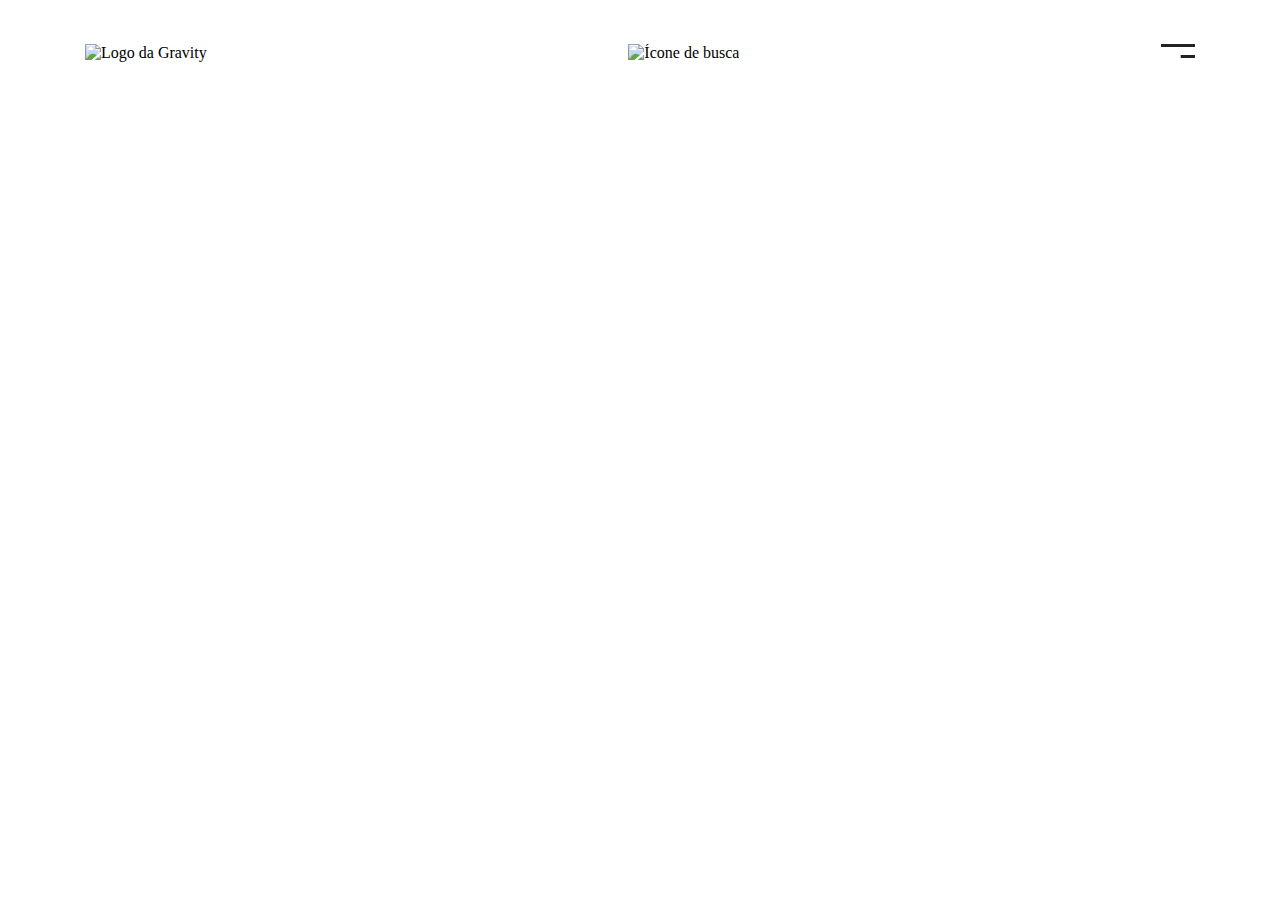
==== work-details.html @ cd0d661b "Draw the menu" ====
<!DOCTYPE html>
<html lang="en">
  <head>
    <meta charset="UTF-8" />
    <meta name="viewport" content="width=device-width, initial-scale=1.0" />
    <meta http-equiv="X-UA-Compatible" content="ie=edge" />

    <title>Graviry - Work Details</title>

    <link rel="stylesheet" href="css/base.css" />
    <link rel="stylesheet" href="css/header.css" />
  </head>

  <body>
    <header>
      <img src="img/logo.png" alt="Logo da Gravity" />
      <img src="img/search-icon.svg" alt="Ícone de busca" />
      <a class="menu" href="">
        <span>Menu</span>
      </a>
    </header>
  </body>
</html>
---- css/header.css ----
header {
  display: flex;
  justify-content: space-between;
  max-width: 1110px;
  width: 95%;
  margin-left: auto;
  margin-right: auto;
  padding-top: 4vh;
}

.menu {
  position: relative;
  width: 34px;
  height: 14px;
}

.menu span {
  display: block;
  text-indent: -9999px;
}

.menu::before,
.menu::after {
  content: "";
  position: absolute;
  width: 100%;
  height: 3px;
  background-color: #222;
}

.menu::after {
  right: 0;
  bottom: 0;
  transform-origin: right center;
  transform: scaleX(0.42);
}
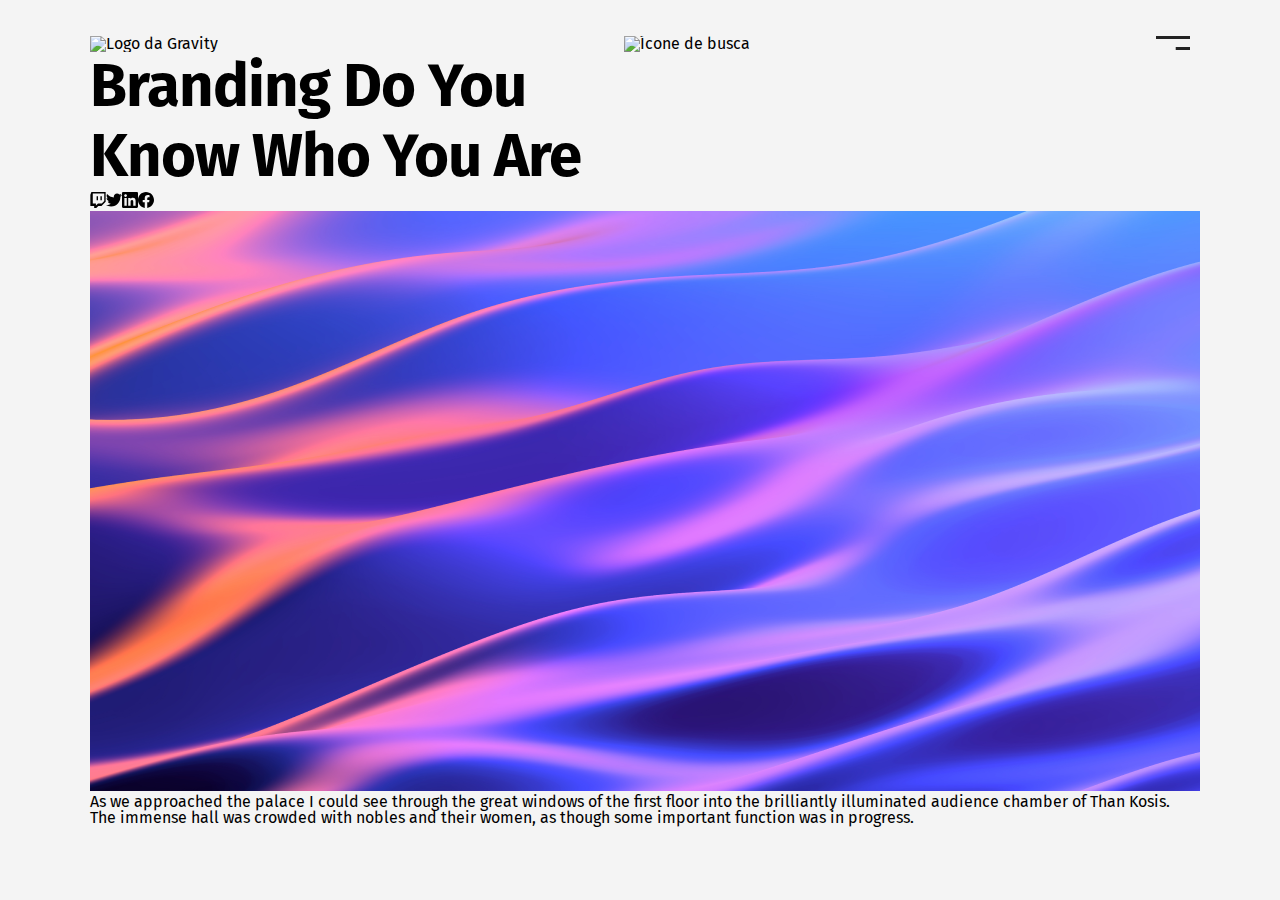
==== commit ea1c0f89: "Adiciona a estrutura básica o featured" ====
--- a/work-details.html
+++ b/work-details.html
@@ -7,17 +7,60 @@
 
     <title>Graviry - Work Details</title>
 
+    <link
+      href="https://fonts.googleapis.com/css?family=Fira+Sans:400,500,600,700&display=swap"
+      rel="stylesheet"
+    />
+
+    <link rel="stylesheet" href="css/reset.css" />
+    <link rel="stylesheet" href="css/function.css" />
     <link rel="stylesheet" href="css/base.css" />
     <link rel="stylesheet" href="css/header.css" />
+    <link rel="stylesheet" href="css/featured.css" />
   </head>
 
   <body>
-    <header>
+    <header class="header container">
       <img src="img/logo.png" alt="Logo da Gravity" />
       <img src="img/search-icon.svg" alt="Ícone de busca" />
       <a class="menu" href="">
-        <span>Menu</span>
+        <span class="content">Menu</span>
       </a>
     </header>
+
+    <section class="featured container">
+      <h1 class="title">Branding Do You Know Who You Are</h1>
+      <ul class="social">
+        <li class="item">
+          <a href="" class="action"
+            ><img src="/img/icon-twitch.svg" alt="Twitch icon" class="icon"
+          /></a>
+        </li>
+        <li class="item">
+          <a href="" class="action"
+            ><img src="/img/icon-twitter.svg" alt="Twitter icon" class="icon"
+          /></a>
+        </li>
+        <li class="item">
+          <a href="" class="action"
+            ><img src="/img/icon-linkedin.svg" alt="Linkedin icon" class="icon"
+          /></a>
+        </li>
+        <li class="item">
+          <a href="" class="action"
+            ><img src="/img/icon-facebook.svg" alt="Facebook icon" class="icon"
+          /></a>
+        </li>
+      </ul>
+      <figure class="wrapper-photo">
+        <img src="/img/featured.png" alt="Placeholder" class="photo" />
+        <figcaption class="caption">
+          As we approached the palace I could see through the great windows of
+          the first floor into the brilliantly illuminated audience chamber of
+          Than Kosis. The immense hall was crowded with nobles and their women,
+          as though some important function was in progress.
+        </figcaption>
+      </figure>
+    </section>
   </body>
 </html>
--- a/css/function.css
+++ b/css/function.css
@@ -0,0 +1,6 @@
+.container {
+  max-width: 1100px;
+  width: 95%;
+  margin-left: auto;
+  margin-right: auto;
+}
--- a/css/base.css
+++ b/css/base.css
@@ -0,0 +1,4 @@
+body {
+  font-family: "Fira Sans", sans-serif;
+  background-color: #f4f4f4;
+}
--- a/css/header.css
+++ b/css/header.css
@@ -1,10 +1,6 @@
-header {
+.header {
   display: flex;
   justify-content: space-between;
-  max-width: 1110px;
-  width: 95%;
-  margin-left: auto;
-  margin-right: auto;
   padding-top: 4vh;
 }
 
@@ -14,7 +10,7 @@
   height: 14px;
 }
 
-.menu span {
+.menu .content {
   display: block;
   text-indent: -9999px;
 }
@@ -25,12 +21,44 @@
   position: absolute;
   width: 100%;
   height: 3px;
+  transform-origin: right center;
   background-color: #222;
 }
 
 .menu::after {
   right: 0;
   bottom: 0;
-  transform-origin: right center;
   transform: scaleX(0.42);
 }
+
+.menu:hover::before {
+  animation: small 550ms linear reverse infinite;
+}
+
+.menu:hover::after {
+  animation: big 550ms linear infinite;
+}
+
+@keyframes big {
+  33% {
+    transform: scaleX(0.33);
+  }
+  66% {
+    transform: scaleX(1.2);
+  }
+  100% {
+    transform: scaleX(0.42);
+  }
+}
+
+@keyframes small {
+  33% {
+    transform: scaleX(0.33);
+  }
+  66% {
+    transform: scaleX(1.2);
+  }
+  100% {
+    transform: scaleX(1);
+  }
+}
--- a/css/featured.css
+++ b/css/featured.css
@@ -0,0 +1,15 @@
+.featured .social {
+  display: flex;
+}
+
+.featured .icon {
+  width: 16px;
+}
+
+.featured .title {
+  font-size: 60px;
+  line-height: 1.166em;
+  letter-spacing: -1px;
+  font-weight: bold;
+  width: 540px;
+}
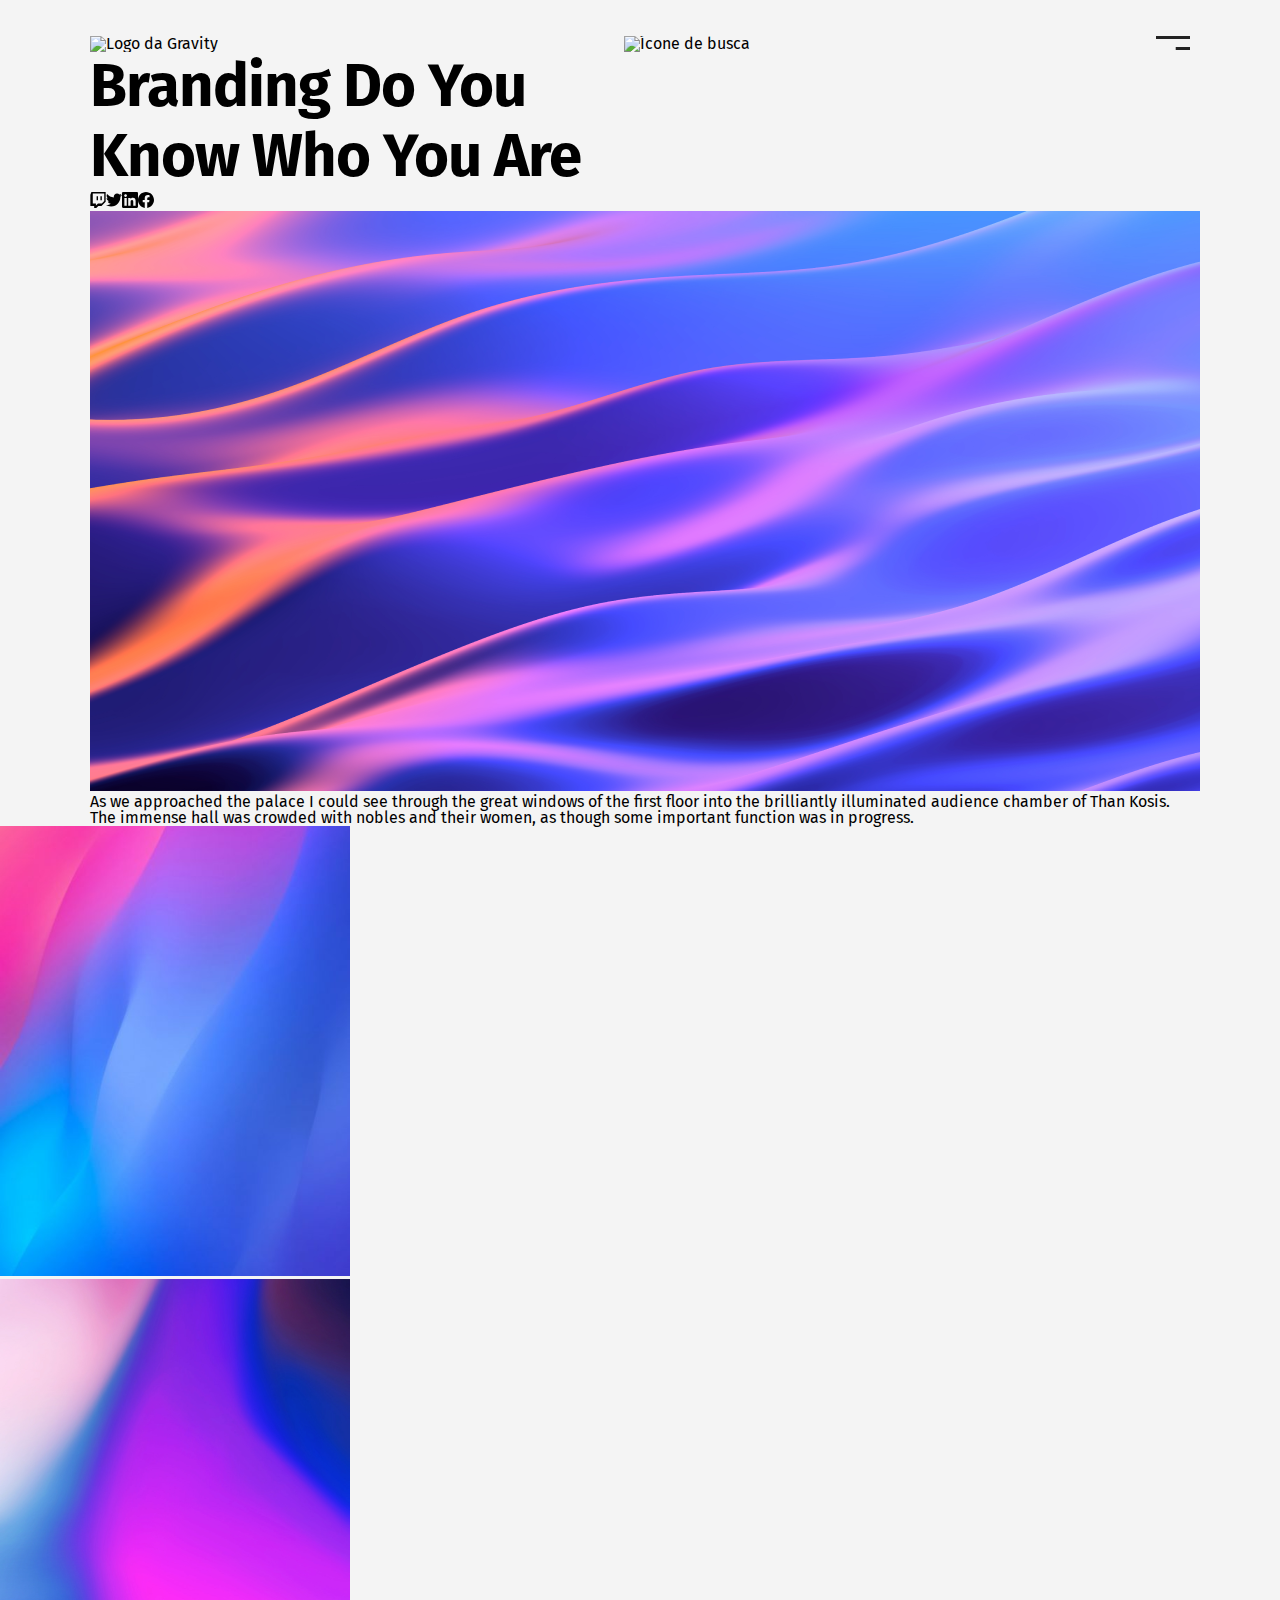
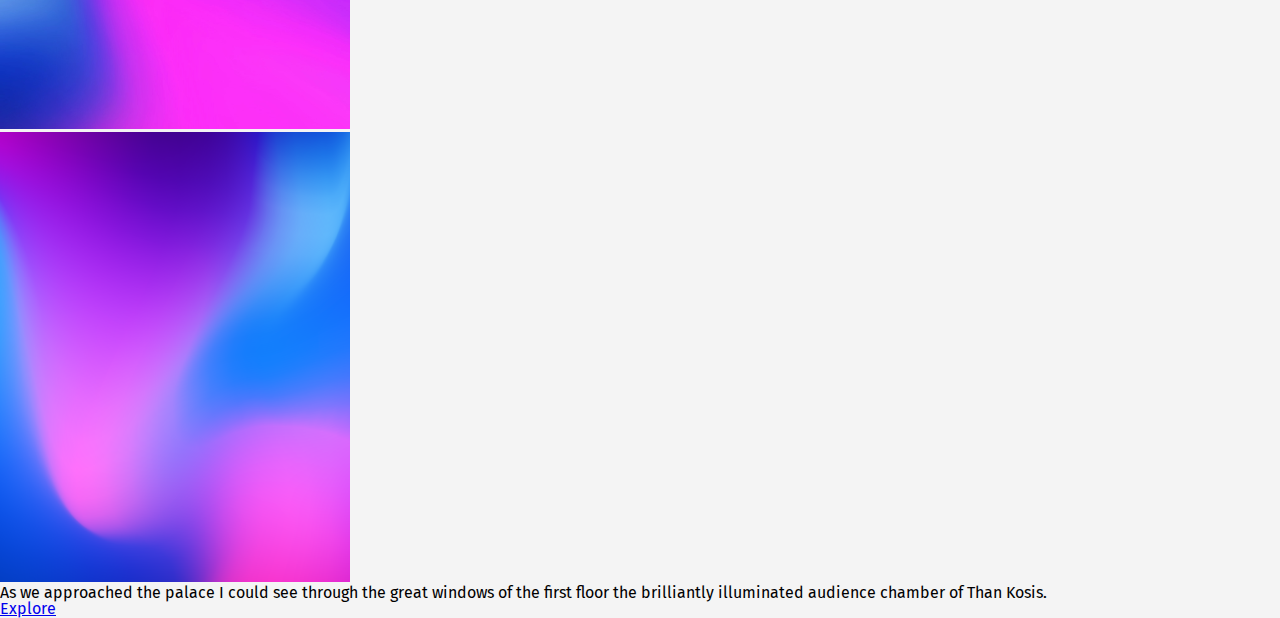
==== commit e63cdd90: "Feito HTML da seção explore" ====
--- a/work-details.html
+++ b/work-details.html
@@ -32,22 +32,38 @@
       <h1 class="title">Branding Do You Know Who You Are</h1>
       <ul class="social">
         <li class="item">
-          <a href="" class="action"
+          <a
+            href="https://twitch.tv/marcobrunobr"
+            target="_blank"
+            rel="noopener noreferrer"
+            class="action"
             ><img src="/img/icon-twitch.svg" alt="Twitch icon" class="icon"
           /></a>
         </li>
         <li class="item">
-          <a href="" class="action"
+          <a
+            href="https://twiteter.com/marcobrunobr"
+            target="_blank"
+            rel="noopener noreferrer"
+            class="action"
             ><img src="/img/icon-twitter.svg" alt="Twitter icon" class="icon"
           /></a>
         </li>
         <li class="item">
-          <a href="" class="action"
+          <a
+            href="https://www.linkedin.com/in/marcobrunobr"
+            target="_blank"
+            rel="noopener noreferrer"
+            class="action"
             ><img src="/img/icon-linkedin.svg" alt="Linkedin icon" class="icon"
           /></a>
         </li>
         <li class="item">
-          <a href="" class="action"
+          <a
+            href="https://facebook.com/marco.bruno.br"
+            target="_blank"
+            rel="noopener noreferrer"
+            class="action"
             ><img src="/img/icon-facebook.svg" alt="Facebook icon" class="icon"
           /></a>
         </li>
@@ -62,5 +78,24 @@
         </figcaption>
       </figure>
     </section>
+
+    <section class="explore">
+      <ol class="images">
+        <li class="item">
+          <img src="/img/explore-1.png" alt="Explore 1" class="photo" />
+        </li>
+        <li class="item">
+          <img src="/img/explore-2.png" alt="Explore 2" class="photo" />
+        </li>
+        <li class="item">
+          <img src="/img/explore-3.png" alt="Explore 3" class="photo" />
+        </li>
+      </ol>
+      <p class="description">
+        As we approached the palace I could see through the great windows of the
+        first floor the brilliantly illuminated audience chamber of Than Kosis.
+      </p>
+      <a href="#to-do" class="button">Explore</a>
+    </section>
   </body>
 </html>
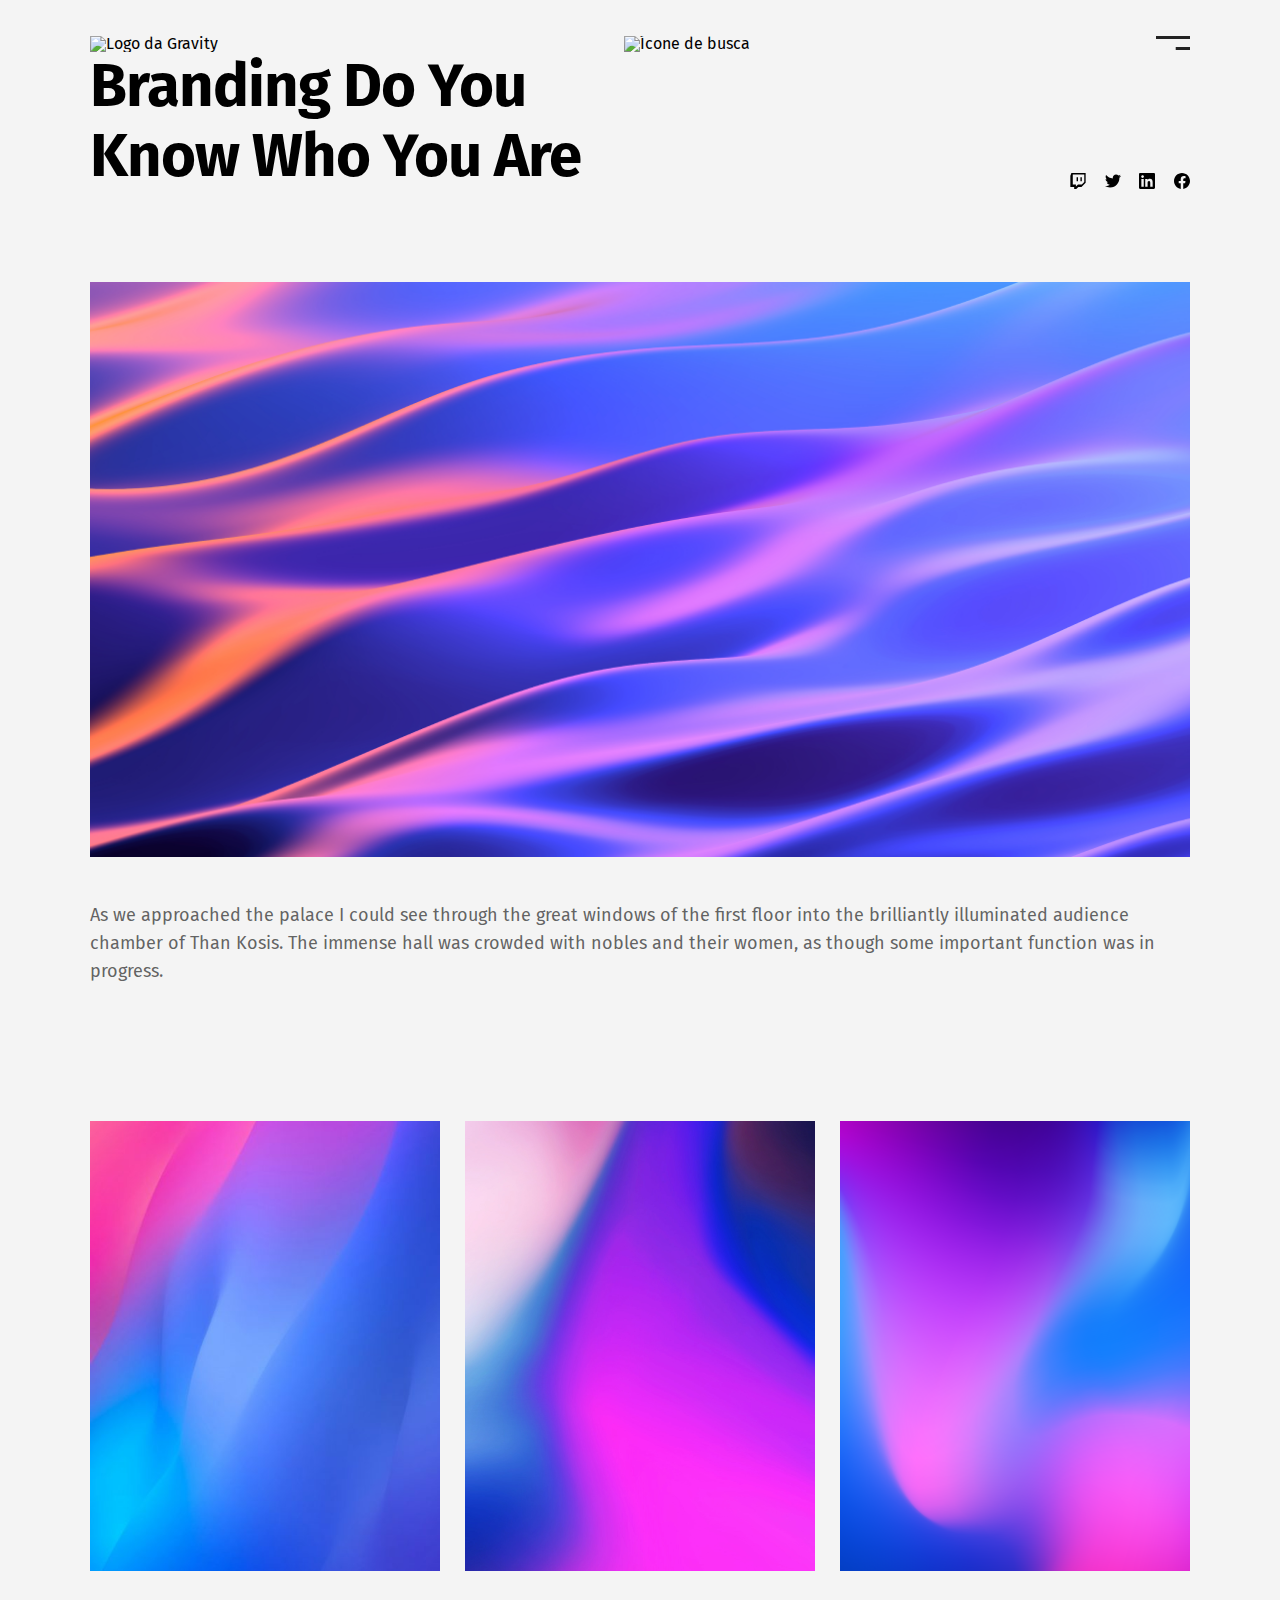
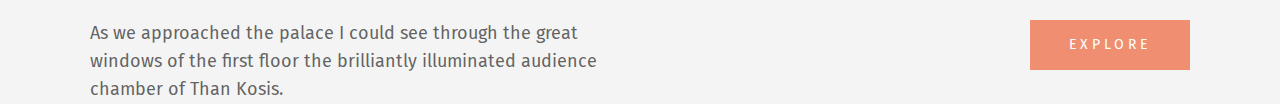
==== commit c5b689fd: "Fim da aula 05" ====
--- a/work-details.html
+++ b/work-details.html
@@ -12,17 +12,18 @@
       rel="stylesheet"
     />
 
-    <link rel="stylesheet" href="css/reset.css" />
-    <link rel="stylesheet" href="css/function.css" />
-    <link rel="stylesheet" href="css/base.css" />
-    <link rel="stylesheet" href="css/header.css" />
-    <link rel="stylesheet" href="css/featured.css" />
+    <link rel="stylesheet" href="/css/reset.css" />
+    <link rel="stylesheet" href="/css/function.css" />
+    <link rel="stylesheet" href="/css/base.css" />
+    <link rel="stylesheet" href="/css/header.css" />
+    <link rel="stylesheet" href="/css/featured.css" />
+    <link rel="stylesheet" href="/css/explore.css" />
   </head>
 
   <body>
     <header class="header container">
-      <img src="img/logo.png" alt="Logo da Gravity" />
-      <img src="img/search-icon.svg" alt="Ícone de busca" />
+      <img src="/img/logo.png" alt="Logo da Gravity" />
+      <img src="/img/search-icon.svg" alt="Ícone de busca" />
       <a class="menu" href="">
         <span class="content">Menu</span>
       </a>
@@ -79,7 +80,7 @@
       </figure>
     </section>
 
-    <section class="explore">
+    <section class="explore container">
       <ol class="images">
         <li class="item">
           <img src="/img/explore-1.png" alt="Explore 1" class="photo" />
--- a/css/base.css
+++ b/css/base.css
@@ -1,4 +1,11 @@
 body {
   font-family: "Fira Sans", sans-serif;
   background-color: #f4f4f4;
+  min-width: 290px;
 }
+
+p {
+  color: rgba(34, 34, 34, 0.7);
+  font-size: 18px;
+  line-height: 1.555em;
+}
--- a/css/featured.css
+++ b/css/featured.css
@@ -1,9 +1,8 @@
-.featured .social {
+.featured {
   display: flex;
-}
-
-.featured .icon {
-  width: 16px;
+  flex-wrap: wrap;
+  justify-content: space-between;
+  margin-bottom: 135px;
 }
 
 .featured .title {
@@ -13,3 +12,75 @@
   font-weight: bold;
   width: 540px;
 }
+
+.featured .social {
+  display: flex;
+  align-self: flex-end;
+  width: 120px;
+  justify-content: space-between;
+}
+
+.featured .icon {
+  width: 16px;
+}
+
+.featured .wrapper-photo {
+  margin-top: 90px;
+}
+
+.featured .photo {
+  width: 100%;
+  margin-bottom: 42px;
+}
+
+.featured .caption {
+  color: rgba(34, 34, 34, 0.7);
+  line-height: 1.555em;
+  font-size: 18px;
+}
+
+/* 0 - 800 pixel de tela */
+@media (max-width: 800px) {
+  .featured .title {
+    width: 60vw;
+    font-size: 54px;
+  }
+}
+
+@media (max-width: 740px) {
+  .featured .title {
+    font-size: 48px;
+  }
+}
+
+@media (max-width: 650px) {
+  .featured .title {
+    font-size: 42px;
+  }
+}
+
+@media (max-width: 570px) {
+  .featured .title {
+    width: 100%;
+    margin-bottom: 25px;
+  }
+
+  .featured .social {
+    margin-left: auto;
+    margin-right: auto;
+  }
+
+  .featured .wrapper-photo {
+    margin-top: 45px;
+  }
+
+  .featured .photo {
+    margin-bottom: 20px;
+  }
+}
+
+@media (max-width: 360px) {
+  .featured .title {
+    font-size: 34px;
+  }
+}
--- a/css/explore.css
+++ b/css/explore.css
@@ -0,0 +1,31 @@
+.explore {
+  display: flex;
+  flex-wrap: wrap;
+  justify-content: space-between;
+}
+
+.explore .images {
+  display: flex;
+  width: 100%;
+  justify-content: space-between;
+  margin-bottom: 46px;
+}
+
+.explore .description {
+  width: 540px;
+}
+
+.explore .button {
+  display: flex;
+  justify-content: center;
+  align-items: center;
+  background-color: #ef8e70;
+  width: 160px;
+  height: 50px;
+  text-decoration: none;
+  color: #fff;
+  font-size: 14px;
+  line-height: 1em;
+  text-transform: uppercase;
+  letter-spacing: 4px;
+}
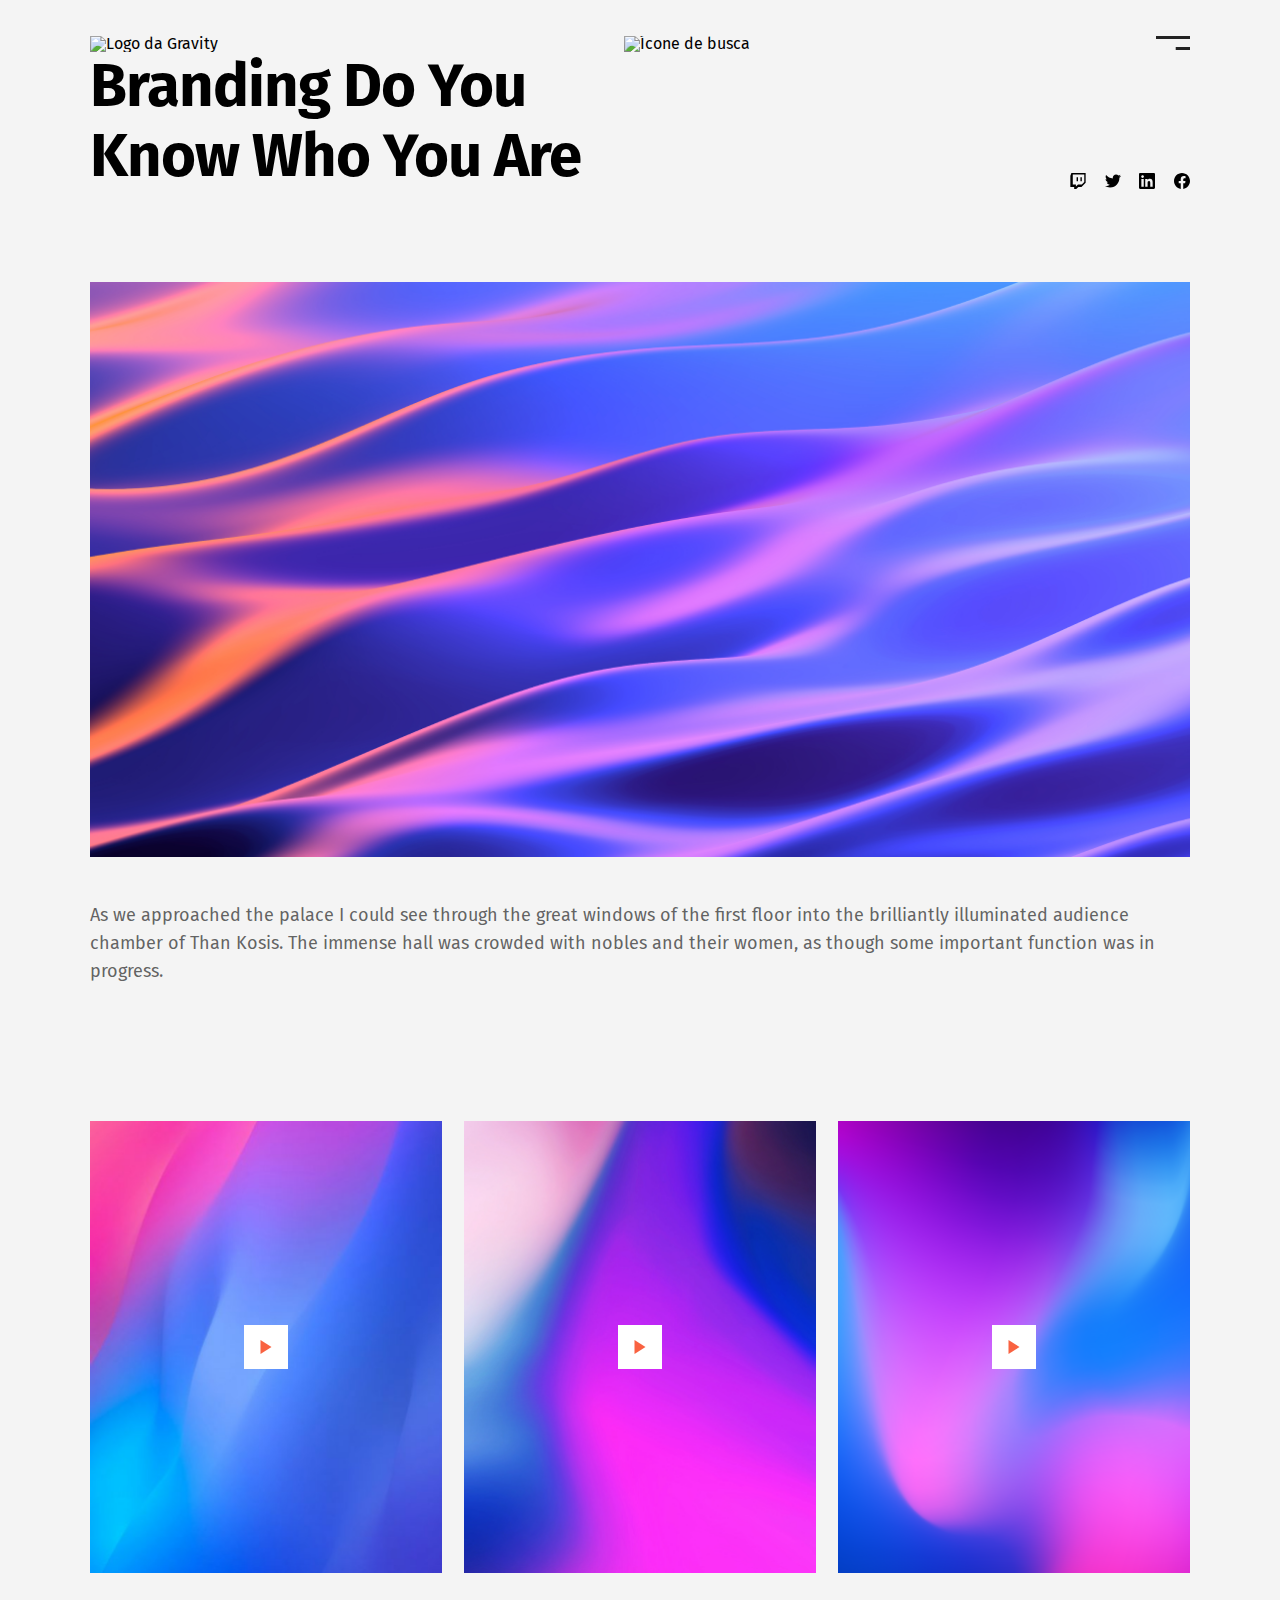
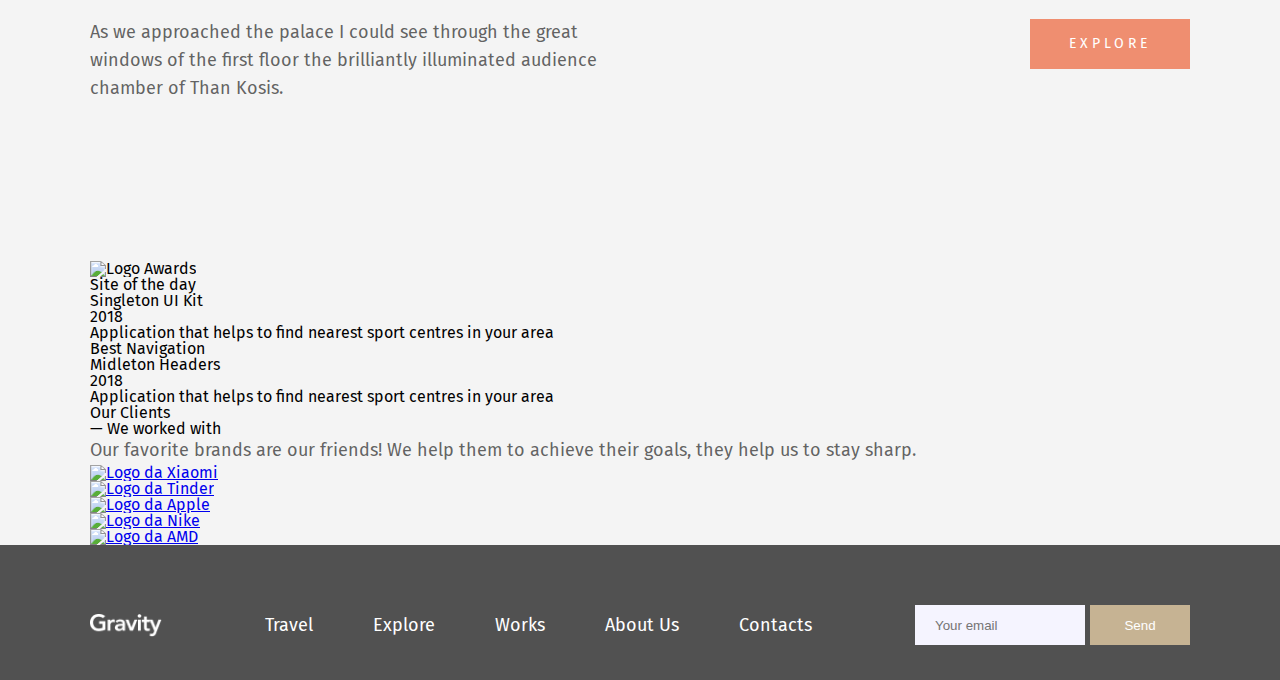
==== commit 4f92f12a: "Feita primeira section dentro do footer" ====
--- a/work-details.html
+++ b/work-details.html
@@ -18,6 +18,9 @@
     <link rel="stylesheet" href="/css/header.css" />
     <link rel="stylesheet" href="/css/featured.css" />
     <link rel="stylesheet" href="/css/explore.css" />
+    <link rel="stylesheet" href="/css/awards.css" />
+    <link rel="stylesheet" href="/css/our-clients.css" />
+    <link rel="stylesheet" href="/css/footer.css" />
   </head>
 
   <body>
@@ -98,5 +101,85 @@
       </p>
       <a href="#to-do" class="button">Explore</a>
     </section>
+
+    <section class="awards container">
+      <img src="/img/awards.png" alt="Logo Awards" class="logo" />
+
+      <dl class="award">
+        <dt class="title">Site of the day</dt>
+        <dt class="subtitle">Singleton UI Kit</dt>
+        <dd class="year">2018</dd>
+        <dd class="description">
+          Application that helps to find nearest sport centres in your area
+        </dd>
+      </dl>
+
+      <dl class="award">
+        <dt class="title">Best Navigation</dt>
+        <dt class="subtitle">Midleton Headers</dt>
+        <dd class="year">2018</dd>
+        <dd class="description">
+          Application that helps to find nearest sport centres in your area
+        </dd>
+      </dl>
+    </section>
+
+    <section class="wrapper-our-clients">
+      <div class="our-clients container">
+        <h1 class="title">Our Clients</h1>
+        <h2 class="subtitle">— We worked with</h2>
+        <p class="description">
+          Our favorite brands are our friends! We help them to achieve their
+          goals, they help us to stay sharp.
+        </p>
+
+        <ul class="clients">
+          <li class="client">
+            <a href="https://www.mi.com/global" class="action"
+              ><img src="img/xiaomi.png" alt="Logo da Xiaomi" class="logo"
+            /></a>
+          </li>
+          <li class="client">
+            <a href="https://tinder.com/?lang=en" class="action"
+              ><img src="img/tinder.png" alt="Logo da Tinder" class="logo"
+            /></a>
+          </li>
+          <li class="client">
+            <a href="https://www.apple.com/" class="action"
+              ><img src="img/apple.png" alt="Logo da Apple" class="logo"
+            /></a>
+          </li>
+          <li class="client">
+            <a href="https://www.nike.com/pt/en" class="action"
+              ><img src="img/nike.png" alt="Logo da Nike" class="logo"
+            /></a>
+          </li>
+          <li class="client">
+            <a href="https://www.amd.com/en" class="action"
+              ><img src="img/amd.png" alt="Logo da AMD" class="logo"
+            /></a>
+          </li>
+        </ul>
+      </div>
+    </section>
+
+    <footer class="footer">
+      <section class="first container">
+        <img class="logo" src="img/logo-light.png" alt="Logo da Gravity" />
+
+        <ul class="list">
+          <li class="item">Travel</li>
+          <li class="item">Explore</li>
+          <li class="item">Works</li>
+          <li class="item">About Us</li>
+          <li class="item">Contacts</li>
+        </ul>
+
+        <form action="" class="newletter">
+          <input type="email" class="email" placeholder="Your email" />
+          <input type="submit" value="Send" class="button" />
+        </form>
+      </section>
+    </footer>
   </body>
 </html>
--- a/css/explore.css
+++ b/css/explore.css
@@ -2,6 +2,7 @@
   display: flex;
   flex-wrap: wrap;
   justify-content: space-between;
+  margin-bottom: 158px;
 }
 
 .explore .images {
@@ -9,6 +10,38 @@
   width: 100%;
   justify-content: space-between;
   margin-bottom: 46px;
+}
+
+.explore .item {
+  display: flex;
+  justify-content: center;
+  align-items: center;
+  width: 32%;
+}
+
+.explore .item::before {
+  content: "";
+  display: block;
+  width: 3.4vw;
+  height: 3.4vw;
+  background-color: #ffffff;
+  position: absolute;
+  min-width: 40px;
+  min-height: 40px;
+}
+
+.explore .item::after {
+  content: "";
+  border: 11px solid transparent;
+  border-top-width: 7px;
+  border-bottom-width: 7px;
+  border-left-color: #f96241;
+  position: absolute;
+  transform: translateX(25%);
+}
+
+.explore .photo {
+  width: 100%;
 }
 
 .explore .description {
@@ -29,3 +62,39 @@
   text-transform: uppercase;
   letter-spacing: 4px;
 }
+
+@media (max-width: 800px) {
+  .explore {
+    margin-bottom: 80px;
+  }
+
+  .explore .images {
+    margin-bottom: 25px;
+  }
+
+  .explore .description {
+    width: 100%;
+    margin-bottom: 20px;
+  }
+
+  .explore .button {
+    margin-left: auto;
+    margin-right: auto;
+  }
+}
+
+@media (max-width: 350px) {
+  .explore .images {
+    flex-direction: column;
+  }
+
+  .explore .item {
+    width: 100%;
+    margin-bottom: 20px;
+  }
+
+  .explore .item::before {
+    width: 65px;
+    height: 65px;
+  }
+}
--- a/css/footer.css
+++ b/css/footer.css
@@ -0,0 +1,46 @@
+.footer {
+  background-color: #515151;
+  color: #fff;
+  font-size: 18px;
+  padding-top: 60px;
+  padding-bottom: 35px;
+}
+
+.footer .first {
+  display: flex;
+  justify-content: space-between;
+  align-items: center;
+}
+
+.footer .logo {
+  height: 23px;
+}
+
+.footer .list {
+  display: flex;
+}
+
+.footer .item {
+  line-height: 28px;
+}
+
+.footer .item:not(:last-child) {
+  margin-right: 60px;
+}
+
+.footer .email {
+  box-sizing: border-box;
+  background-color: #f5f4ff;
+  width: 170px;
+  height: 40px;
+  border: none;
+  padding: 0 0 0 20px;
+}
+
+.footer .button {
+  background-color: #c6b393;
+  color: #fff;
+  border: none;
+  width: 100px;
+  height: 40px;
+}
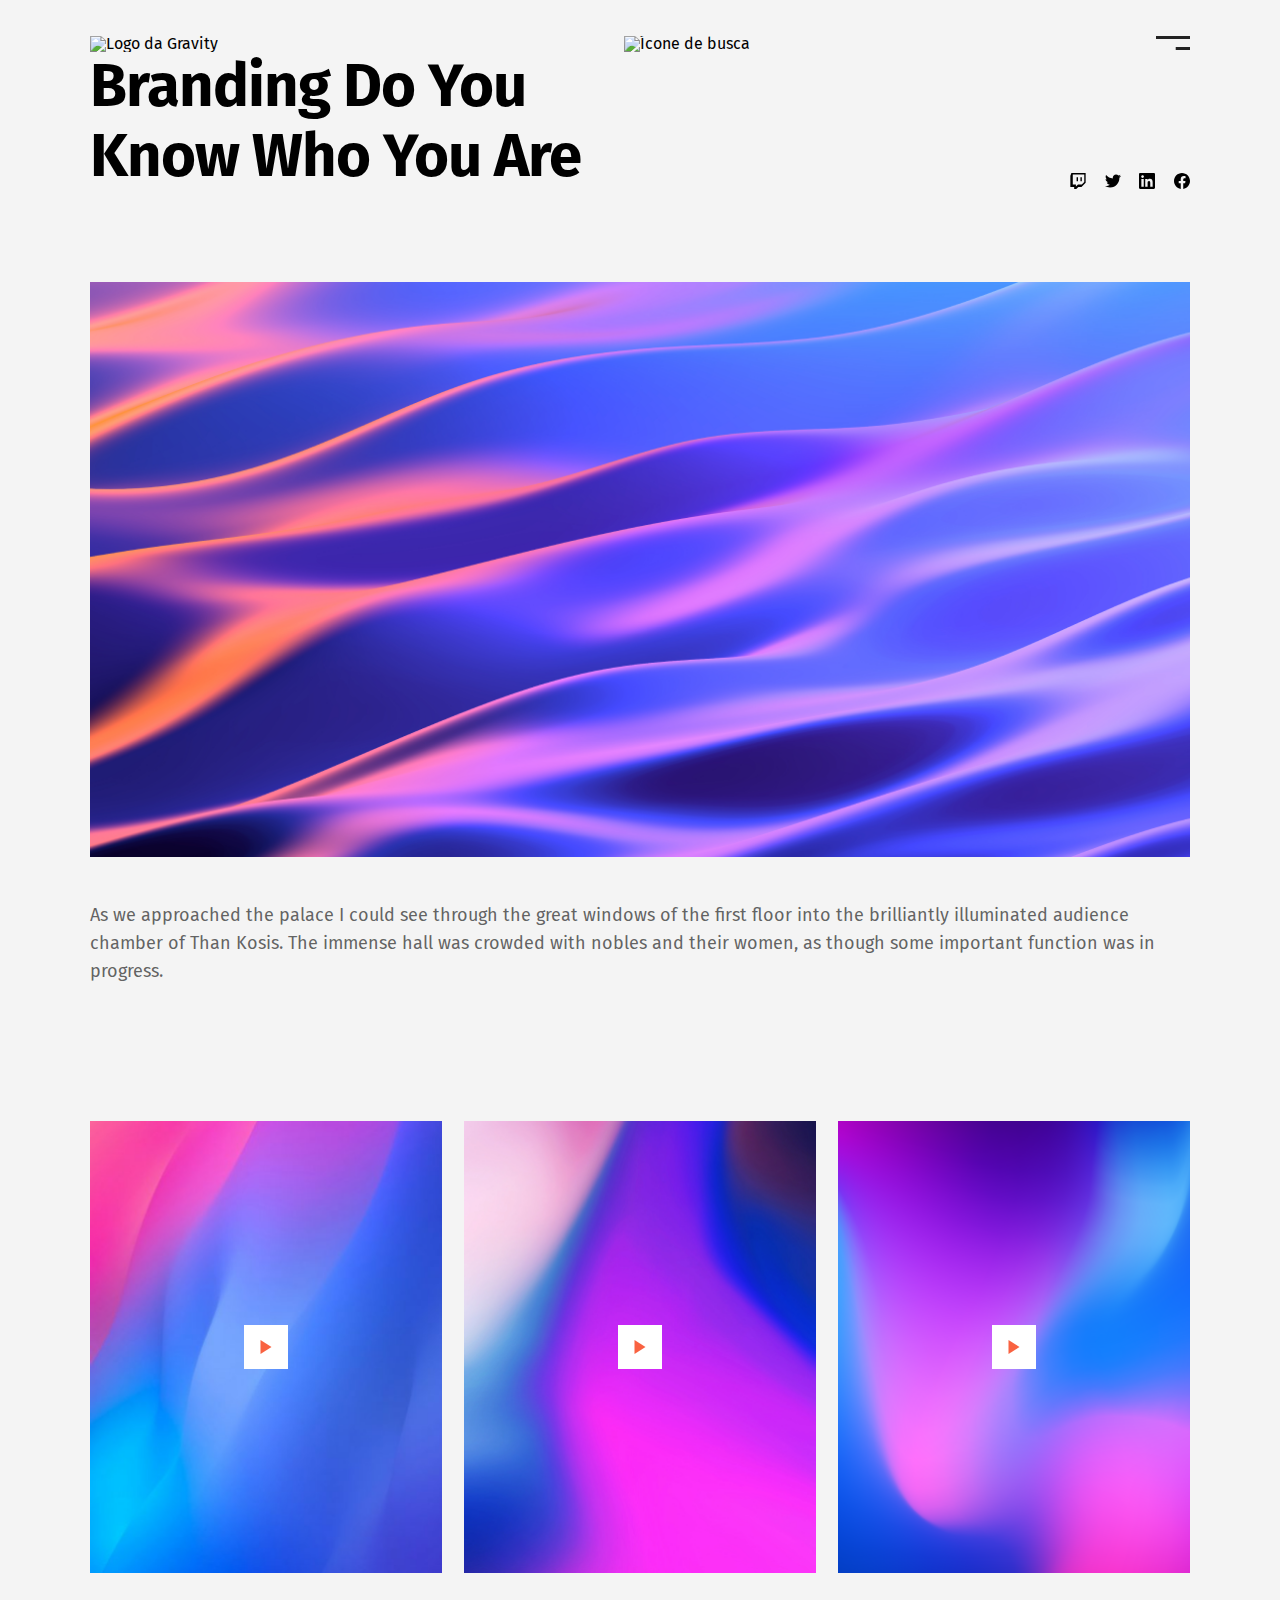
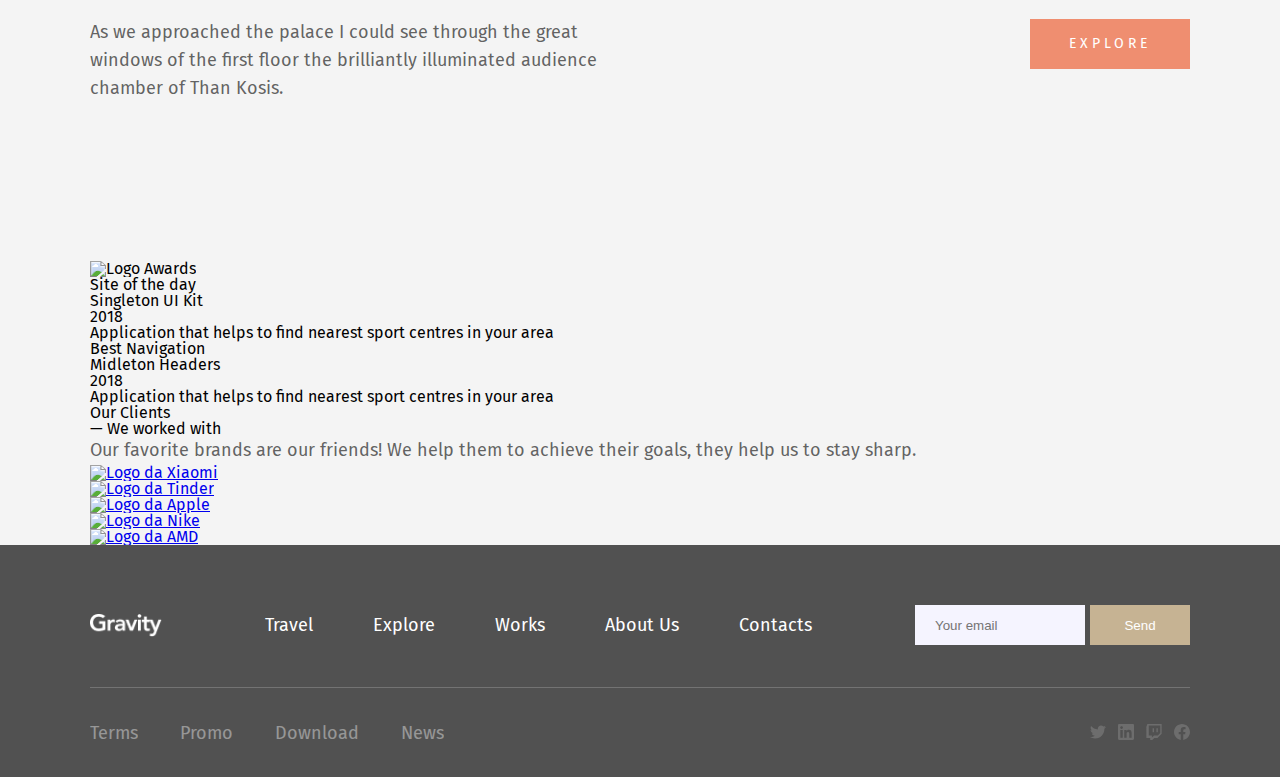
==== commit 123229f4: "Feito footer sem o responsivo" ====
--- a/work-details.html
+++ b/work-details.html
@@ -168,11 +168,21 @@
         <img class="logo" src="img/logo-light.png" alt="Logo da Gravity" />
 
         <ul class="list">
-          <li class="item">Travel</li>
-          <li class="item">Explore</li>
-          <li class="item">Works</li>
-          <li class="item">About Us</li>
-          <li class="item">Contacts</li>
+          <li class="item">
+            <a href="#" class="action">Travel</a>
+          </li>
+          <li class="item">
+            <a href="#" class="action">Explore</a>
+          </li>
+          <li class="item">
+            <a href="#" class="action">Works</a>
+          </li>
+          <li class="item">
+            <a href="#" class="action">About Us</a>
+          </li>
+          <li class="item">
+            <a href="#" class="action">Contacts</a>
+          </li>
         </ul>
 
         <form action="" class="newletter">
@@ -180,6 +190,37 @@
           <input type="submit" value="Send" class="button" />
         </form>
       </section>
+
+      <section class="second container">
+        <ul class="list">
+          <li class="item"><a href="#" class="action">Terms</a></li>
+          <li class="item"><a href="#" class="action">Promo</a></li>
+          <li class="item"><a href="#" class="action">Download</a></li>
+          <li class="item"><a href="#" class="action">News</a></li>
+        </ul>
+        <ul class="social">
+          <li class="item">
+            <a href="https://twitter.com/marcobrunobr" class="action"
+              >Twitter Marco Bruno</a
+            >
+          </li>
+          <li class="item">
+            <a href="http://linkedin.com/in/marcobrunobr" class="action"
+              >Linkedin Marco Bruno</a
+            >
+          </li>
+          <li class="item">
+            <a href="http://twitch.tv/marcobrunobr" class="action"
+              >Twitch Marco Bruno</a
+            >
+          </li>
+          <li class="item">
+            <a href="https://www.facebook.com/marco.bruno.br" class="action"
+              >Facebook Marco Bruno</a
+            >
+          </li>
+        </ul>
+      </section>
     </footer>
   </body>
 </html>
--- a/css/footer.css
+++ b/css/footer.css
@@ -12,23 +12,28 @@
   align-items: center;
 }
 
-.footer .logo {
+.footer .first .logo {
   height: 23px;
 }
 
-.footer .list {
+.footer .first .list {
   display: flex;
 }
 
-.footer .item {
+.footer .first .item {
   line-height: 28px;
 }
 
-.footer .item:not(:last-child) {
+.footer .first .item:not(:last-child) {
   margin-right: 60px;
 }
 
-.footer .email {
+.footer .first .action {
+  color: inherit;
+  text-decoration: none;
+}
+
+.footer .first .email {
   box-sizing: border-box;
   background-color: #f5f4ff;
   width: 170px;
@@ -37,10 +42,64 @@
   padding: 0 0 0 20px;
 }
 
-.footer .button {
+.footer .first .button {
   background-color: #c6b393;
   color: #fff;
   border: none;
   width: 100px;
   height: 40px;
 }
+
+.footer .second {
+  display: flex;
+  justify-content: space-between;
+  margin-top: 42px;
+  border-top: 1px solid rgba(255, 255, 255, 0.2);
+  padding-top: 36px;
+}
+
+.footer .second .action {
+  color: inherit;
+  opacity: 0.4;
+  text-decoration: none;
+}
+
+.footer .second .list {
+  display: flex;
+}
+
+.footer .second .item:not(:last-child) {
+  margin-right: 42px;
+}
+
+.footer .social {
+  display: flex;
+}
+
+.footer .social .item:not(:last-child) {
+  margin-right: 12px;
+}
+
+.footer .social .action {
+  display: block;
+  text-indent: -9999px;
+  background-repeat: no-repeat;
+  width: 16px;
+  height: 16px;
+}
+
+.footer .social .action[href*="twitter"] {
+  background-image: url(../img/icon-twitter-light.svg);
+}
+
+.footer .social .action[href*="linkedin"] {
+  background-image: url(../img/icon-linkedin-light.svg);
+}
+
+.footer .social .action[href*="twitch"] {
+  background-image: url(../img/icon-twitch-light.svg);
+}
+
+.footer .social .action[href*="facebook"] {
+  background-image: url(../img/icon-facebook-light.svg);
+}
